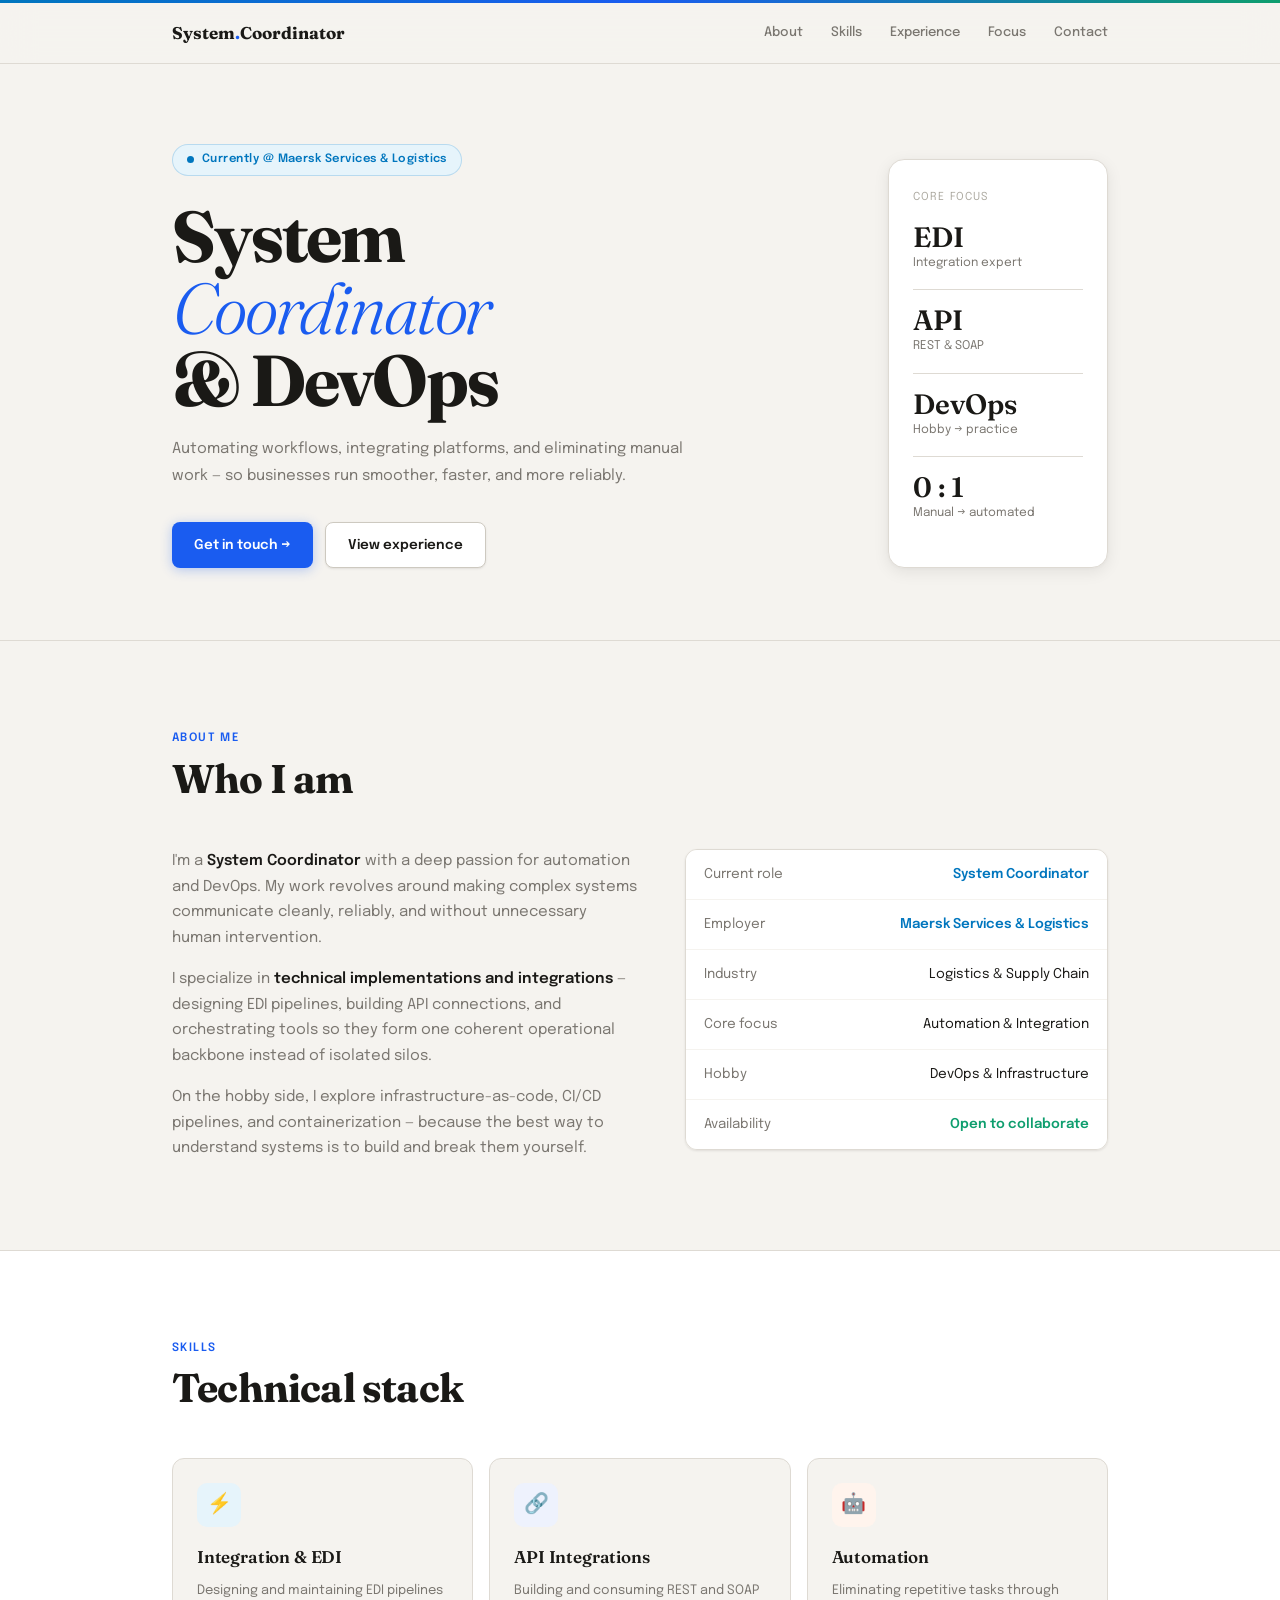
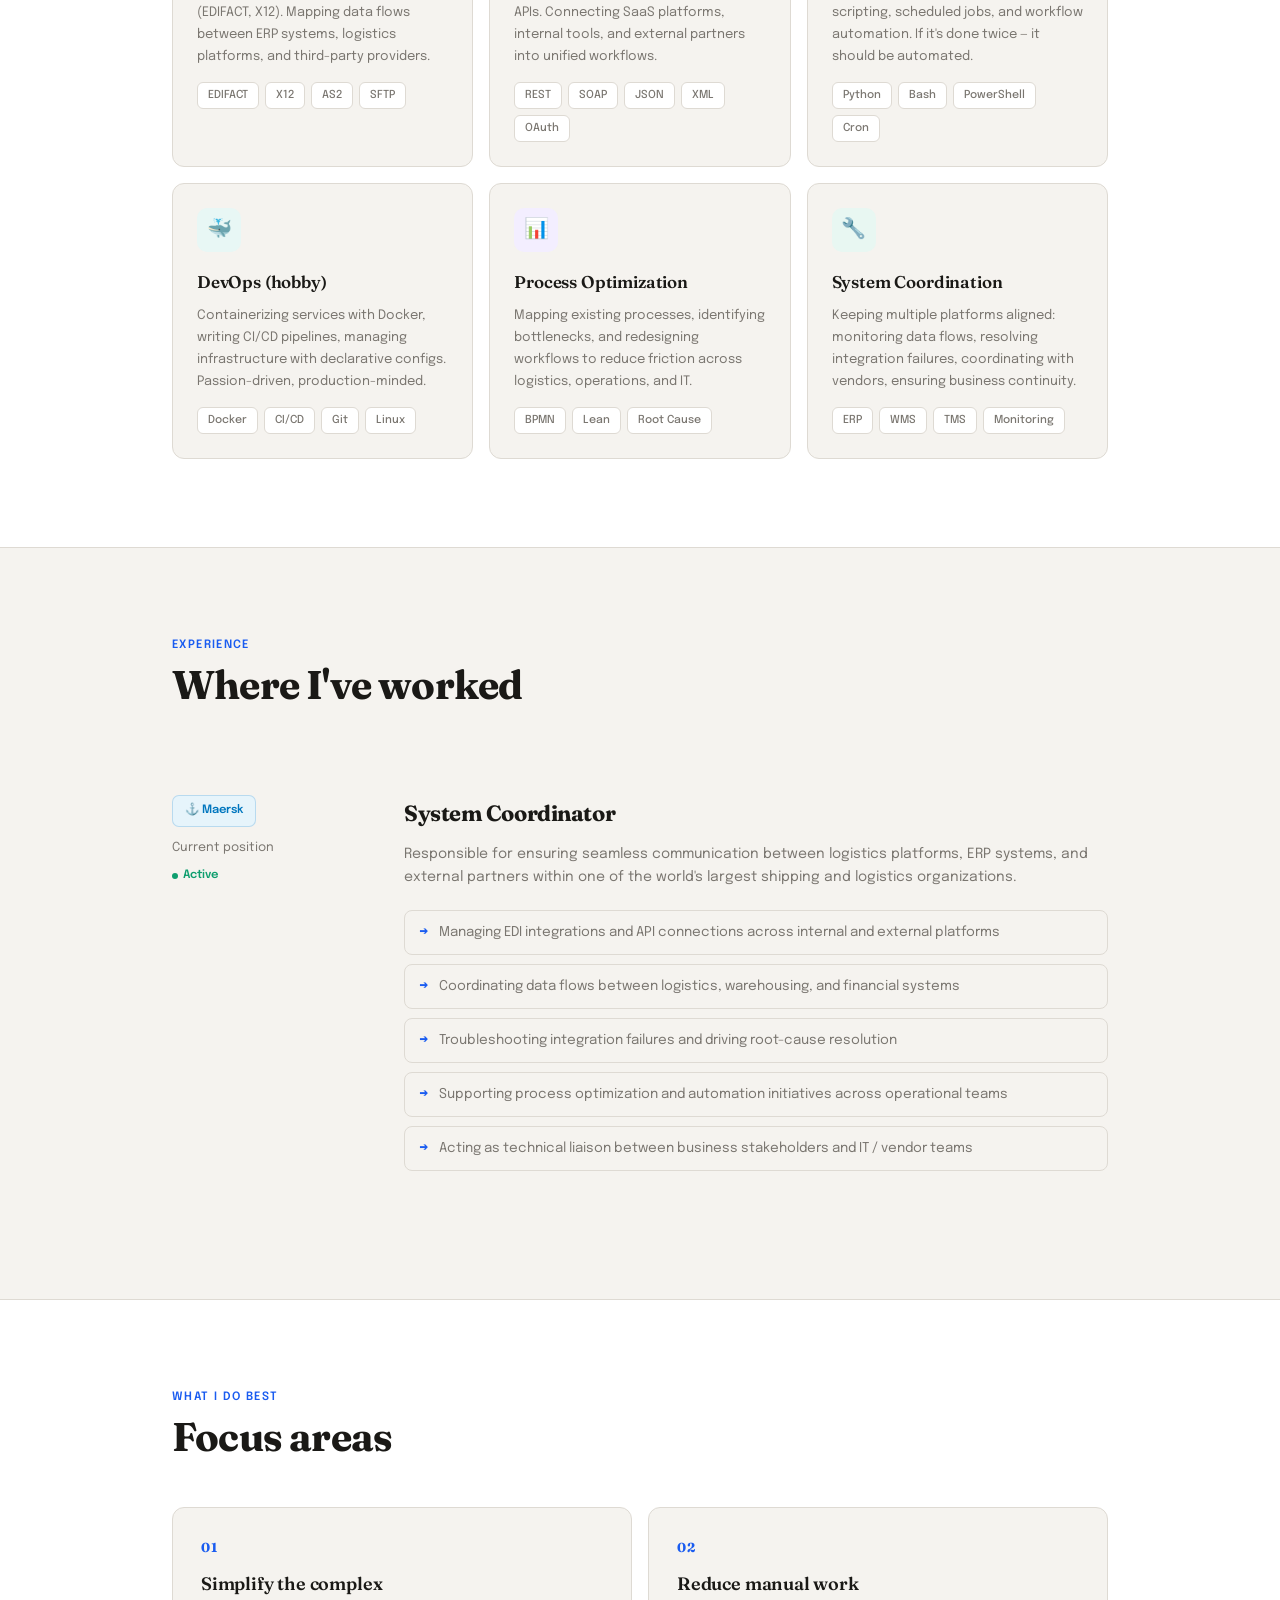
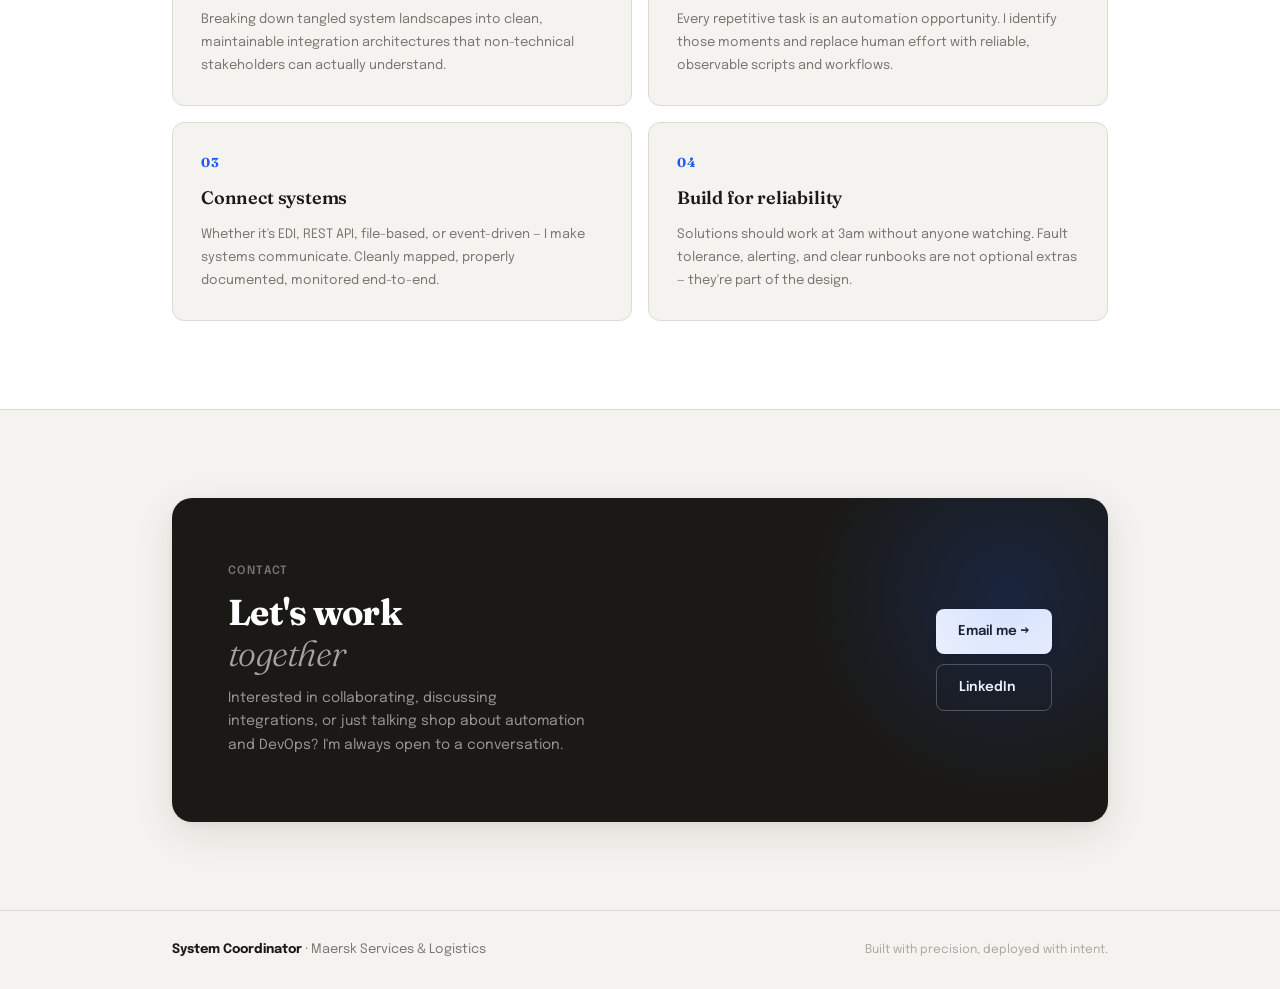
==== index.html @ e24d4ac4 "Add files via upload" ====
<!DOCTYPE html>
<html lang="en">
<head>
<meta charset="UTF-8">
<meta name="viewport" content="width=device-width, initial-scale=1.0">
<title>Portfolio — System Coordinator & DevOps</title>
<link rel="preconnect" href="https://fonts.googleapis.com">
<link href="https://fonts.googleapis.com/css2?family=Fraunces:ital,opsz,wght@0,9..144,300;0,9..144,600;0,9..144,700;1,9..144,300&family=Epilogue:wght@400;500;600&display=swap" rel="stylesheet">
<style>
  :root {
    --bg:          #f5f3ef;
    --bg2:         #edeae4;
    --white:       #ffffff;
    --border:      #dedad3;
    --border2:     #cdc9c0;
    --text:        #1a1916;
    --muted:       #7a7670;
    --muted2:      #aba89f;
    --accent:      #1a5cf0;
    --accent-bg:   #eef2fd;
    --accent2:     #0e9e6e;
    --accent2-bg:  #e8f7f2;
    --maersk:      #0076be;
    --maersk-bg:   #e6f4fb;
    --shadow-sm:   0 1px 3px rgba(26,25,22,.06), 0 1px 2px rgba(26,25,22,.04);
    --shadow:      0 4px 16px rgba(26,25,22,.08), 0 1px 4px rgba(26,25,22,.04);
    --shadow-lg:   0 12px 40px rgba(26,25,22,.10), 0 2px 8px rgba(26,25,22,.06);
  }

  *, *::before, *::after { box-sizing: border-box; margin: 0; padding: 0; }
  html { scroll-behavior: smooth; }

  body {
    background: var(--bg);
    color: var(--text);
    font-family: 'Epilogue', sans-serif;
    font-size: 15px;
    line-height: 1.7;
  }

  .top-stripe {
    height: 3px;
    background: linear-gradient(90deg, var(--maersk) 0%, var(--accent) 50%, var(--accent2) 100%);
  }

  .wrap { max-width: 1000px; margin: 0 auto; padding: 0 32px; }

  /* NAV */
  nav {
    position: sticky; top: 0; z-index: 100;
    background: rgba(245,243,239,.92);
    backdrop-filter: blur(16px);
    border-bottom: 1px solid var(--border);
  }
  nav .wrap { display: flex; align-items: center; justify-content: space-between; height: 60px; }
  .nav-logo { font-family: 'Fraunces', serif; font-weight: 700; font-size: 17px; color: var(--text); }
  .nav-logo span { color: var(--accent); }
  .nav-links { display: flex; gap: 28px; }
  .nav-links a { color: var(--muted); text-decoration: none; font-size: 13px; font-weight: 500; transition: color .2s; }
  .nav-links a:hover { color: var(--text); }

  section { padding: 88px 0; }

  /* HERO */
  #hero { padding-top: 80px; padding-bottom: 72px; border-bottom: 1px solid var(--border); }
  .hero-layout { display: grid; grid-template-columns: 1fr auto; gap: 40px; align-items: end; }

  .badge {
    display: inline-flex; align-items: center; gap: 8px;
    background: var(--maersk-bg); border: 1px solid rgba(0,118,190,.2);
    color: var(--maersk); padding: 5px 14px; border-radius: 999px;
    font-size: 11.5px; font-weight: 600; letter-spacing: .04em;
    margin-bottom: 24px; animation: fadeUp .5s ease both;
  }
  .badge-dot { width: 7px; height: 7px; border-radius: 50%; background: var(--maersk); animation: pulse 2s ease-in-out infinite; }

  @keyframes pulse { 0%,100%{opacity:1;transform:scale(1)} 50%{opacity:.5;transform:scale(.8)} }

  h1 {
    font-family: 'Fraunces', serif; font-size: clamp(44px, 6.5vw, 72px);
    font-weight: 700; line-height: 1.0; letter-spacing: -.03em;
    animation: fadeUp .5s ease both .08s;
  }
  h1 em { font-style: italic; font-weight: 300; color: var(--accent); }

  .hero-sub { margin-top: 20px; max-width: 520px; color: var(--muted); font-size: 15px; line-height: 1.8; animation: fadeUp .5s ease both .16s; }

  .hero-cta { display: flex; flex-wrap: wrap; gap: 12px; margin-top: 32px; animation: fadeUp .5s ease both .24s; }

  .btn {
    display: inline-flex; align-items: center; gap: 8px;
    padding: 11px 22px; border-radius: 8px;
    font-family: 'Epilogue', sans-serif; font-size: 13.5px; font-weight: 600;
    cursor: pointer; text-decoration: none;
    transition: transform .15s, box-shadow .15s, background .15s;
  }
  .btn:hover { transform: translateY(-1px); }
  .btn-primary { background: var(--accent); color: #fff; box-shadow: 0 2px 12px rgba(26,92,240,.3); }
  .btn-primary:hover { box-shadow: 0 4px 20px rgba(26,92,240,.4); background: #1450d8; }
  .btn-ghost { background: var(--white); color: var(--text); border: 1px solid var(--border2); box-shadow: var(--shadow-sm); }
  .btn-ghost:hover { border-color: var(--text); }

  .hero-card {
    background: var(--white); border: 1px solid var(--border);
    border-radius: 16px; padding: 28px 24px; box-shadow: var(--shadow);
    min-width: 220px; animation: fadeUp .5s ease both .32s;
  }
  .hero-card-label { font-size: 11px; color: var(--muted2); text-transform: uppercase; letter-spacing: .1em; margin-bottom: 16px; }
  .hero-card-stat { margin-bottom: 16px; }
  .hero-card-stat + .hero-card-stat { padding-top: 16px; border-top: 1px solid var(--border); }
  .hcs-num { font-family: 'Fraunces', serif; font-weight: 600; font-size: 28px; color: var(--text); line-height: 1; }
  .hcs-desc { font-size: 12px; color: var(--muted); margin-top: 2px; }

  /* ABOUT */
  #about { border-bottom: 1px solid var(--border); }
  .sec-header { margin-bottom: 48px; }
  .section-label { font-size: 11.5px; font-weight: 600; letter-spacing: .12em; text-transform: uppercase; color: var(--accent); margin-bottom: 8px; }
  h2 { font-family: 'Fraunces', serif; font-size: clamp(28px, 3.5vw, 40px); font-weight: 700; line-height: 1.1; letter-spacing: -.02em; }

  .about-grid { display: grid; grid-template-columns: 1.1fr 1fr; gap: 48px; align-items: start; }
  .about-text p { color: var(--muted); margin-bottom: 16px; }
  .about-text p:last-child { margin-bottom: 0; }
  .about-text p strong { color: var(--text); font-weight: 600; }

  .info-list { display: flex; flex-direction: column; gap: 1px; border: 1px solid var(--border); border-radius: 12px; overflow: hidden; box-shadow: var(--shadow-sm); }
  .info-row { display: flex; justify-content: space-between; align-items: center; padding: 13px 18px; background: var(--white); font-size: 13.5px; transition: background .15s; }
  .info-row:hover { background: var(--bg2); }
  .info-row span:first-child { color: var(--muted); }
  .v-accent { color: var(--accent); font-weight: 600; }
  .v-maersk { color: var(--maersk); font-weight: 600; }
  .v-green  { color: var(--accent2); font-weight: 600; }

  /* SKILLS */
  #skills { background: var(--white); border-bottom: 1px solid var(--border); }
  .skills-grid { display: grid; grid-template-columns: repeat(auto-fill, minmax(280px, 1fr)); gap: 16px; }
  .skill-card { background: var(--bg); border: 1px solid var(--border); border-radius: 12px; padding: 24px; transition: box-shadow .2s, transform .2s, border-color .2s; }
  .skill-card:hover { box-shadow: var(--shadow-lg); transform: translateY(-3px); border-color: var(--border2); }
  .skill-icon-wrap { width: 44px; height: 44px; border-radius: 10px; display: flex; align-items: center; justify-content: center; font-size: 20px; margin-bottom: 16px; }
  .ic-blue   { background: var(--accent-bg); }
  .ic-green  { background: var(--accent2-bg); }
  .ic-maersk { background: var(--maersk-bg); }
  .ic-orange { background: #fff4ed; }
  .ic-purple { background: #f3eeff; }
  .ic-teal   { background: #e8f7f5; }
  .skill-title { font-family: 'Fraunces', serif; font-weight: 600; font-size: 17px; margin-bottom: 8px; letter-spacing: -.01em; }
  .skill-desc { color: var(--muted); font-size: 13px; line-height: 1.7; }
  .tags { display: flex; flex-wrap: wrap; gap: 6px; margin-top: 14px; }
  .tag { background: var(--white); border: 1px solid var(--border); color: var(--muted); font-size: 11px; font-weight: 500; padding: 3px 10px; border-radius: 6px; }

  /* EXPERIENCE */
  #experience { border-bottom: 1px solid var(--border); }
  .exp-item { display: grid; grid-template-columns: 200px 1fr; gap: 32px; padding: 40px 0; border-bottom: 1px solid var(--border); align-items: start; }
  .exp-item:last-child { border-bottom: none; }
  .exp-company-badge { display: inline-flex; align-items: center; gap: 6px; background: var(--maersk-bg); border: 1px solid rgba(0,118,190,.2); color: var(--maersk); padding: 5px 12px; border-radius: 7px; font-size: 11.5px; font-weight: 600; margin-bottom: 10px; }
  .exp-date { font-size: 12.5px; color: var(--muted); }
  .exp-status { margin-top: 8px; display: inline-flex; align-items: center; gap: 5px; font-size: 11.5px; font-weight: 600; color: var(--accent2); }
  .exp-status::before { content: ''; width: 6px; height: 6px; border-radius: 50%; background: var(--accent2); animation: pulse 2s ease-in-out infinite; }
  .exp-title { font-family: 'Fraunces', serif; font-weight: 700; font-size: 22px; letter-spacing: -.02em; margin-bottom: 10px; }
  .exp-desc { color: var(--muted); margin-bottom: 20px; font-size: 14px; }
  .exp-bullets { display: flex; flex-direction: column; gap: 9px; }
  .exp-bullet { display: flex; gap: 10px; font-size: 13.5px; color: var(--muted); background: var(--bg); border: 1px solid var(--border); padding: 10px 14px; border-radius: 8px; transition: background .15s; }
  .exp-bullet:hover { background: var(--white); }
  .exp-bullet-arrow { color: var(--accent); flex-shrink: 0; font-weight: 700; }

  /* FOCUS */
  #focus { background: var(--white); border-bottom: 1px solid var(--border); }
  .focus-grid { display: grid; grid-template-columns: 1fr 1fr; gap: 16px; }
  .focus-card { border: 1px solid var(--border); border-radius: 12px; padding: 28px; background: var(--bg); transition: box-shadow .2s, transform .2s; display: flex; flex-direction: column; gap: 10px; }
  .focus-card:hover { box-shadow: var(--shadow); transform: translateY(-2px); }
  .focus-num { font-family: 'Fraunces', serif; font-weight: 700; font-size: 13px; color: var(--accent); letter-spacing: .06em; }
  .focus-title { font-family: 'Fraunces', serif; font-weight: 600; font-size: 18px; letter-spacing: -.01em; }
  .focus-desc { color: var(--muted); font-size: 13px; line-height: 1.75; }

  /* CONTACT */
  .contact-card {
    background: var(--text); color: #fff; border-radius: 20px; padding: 64px 56px;
    display: grid; grid-template-columns: 1fr auto; gap: 40px; align-items: center;
    box-shadow: var(--shadow-lg); overflow: hidden; position: relative;
  }
  .contact-card::before {
    content: ''; position: absolute; top: -100px; right: -100px;
    width: 400px; height: 400px; border-radius: 50%;
    background: radial-gradient(circle, rgba(26,92,240,.18), transparent 70%);
    pointer-events: none;
  }
  .contact-label { font-size: 11.5px; font-weight: 600; letter-spacing: .12em; text-transform: uppercase; color: rgba(255,255,255,.4); margin-bottom: 10px; }
  .contact-heading { font-family: 'Fraunces', serif; font-weight: 700; font-size: clamp(26px, 3vw, 36px); line-height: 1.15; letter-spacing: -.02em; }
  .contact-heading em { font-style: italic; font-weight: 300; color: rgba(255,255,255,.6); }
  .contact-sub { margin-top: 12px; color: rgba(255,255,255,.55); font-size: 14px; max-width: 360px; }
  .contact-right { display: flex; flex-direction: column; gap: 10px; flex-shrink: 0; }
  .btn-white { background: #fff; color: var(--text); box-shadow: 0 2px 8px rgba(0,0,0,.15); }
  .btn-white:hover { background: #f0f0f0; }
  .btn-outline-white { background: transparent; color: #fff; border: 1px solid rgba(255,255,255,.25); }
  .btn-outline-white:hover { border-color: #fff; }

  footer { border-top: 1px solid var(--border); padding: 28px 0; }
  footer .wrap { display: flex; justify-content: space-between; align-items: center; }
  .footer-left { font-size: 13px; color: var(--muted); }
  .footer-left strong { color: var(--text); }
  .footer-right { font-size: 12px; color: var(--muted2); }

  @keyframes fadeUp { from{opacity:0;transform:translateY(16px)} to{opacity:1;transform:translateY(0)} }
  .reveal { opacity: 0; transform: translateY(20px); transition: opacity .55s ease, transform .55s ease; }
  .reveal.visible { opacity: 1; transform: none; }

  @media (max-width: 680px) {
    .hero-layout, .about-grid, .focus-grid { grid-template-columns: 1fr; }
    .hero-card { display: none; }
    .exp-item { grid-template-columns: 1fr; gap: 16px; }
    .contact-card { grid-template-columns: 1fr; padding: 36px 28px; }
    .contact-right { flex-direction: row; flex-wrap: wrap; }
    .nav-links { display: none; }
    .wrap { padding: 0 20px; }
  }
</style>
</head>
<body>

<div class="top-stripe"></div>

<nav>
  <div class="wrap">
    <div class="nav-logo">System<span>.</span>Coordinator</div>
    <div class="nav-links">
      <a href="#about">About</a>
      <a href="#skills">Skills</a>
      <a href="#experience">Experience</a>
      <a href="#focus">Focus</a>
      <a href="#contact">Contact</a>
    </div>
  </div>
</nav>

<section id="hero">
  <div class="wrap">
    <div class="hero-layout">
      <div>
        <div class="badge"><div class="badge-dot"></div>Currently @ Maersk Services &amp; Logistics</div>
        <h1>System<br><em>Coordinator</em><br>&amp; DevOps</h1>
        <p class="hero-sub">Automating workflows, integrating platforms, and eliminating manual work — so businesses run smoother, faster, and more reliably.</p>
        <div class="hero-cta">
          <a href="#contact" class="btn btn-primary">Get in touch →</a>
          <a href="#experience" class="btn btn-ghost">View experience</a>
        </div>
      </div>
      <div class="hero-card">
        <div class="hero-card-label">Core focus</div>
        <div class="hero-card-stat">
          <div class="hcs-num">EDI</div><div class="hcs-desc">Integration expert</div>
        </div>
        <div class="hero-card-stat">
          <div class="hcs-num">API</div><div class="hcs-desc">REST &amp; SOAP</div>
        </div>
        <div class="hero-card-stat">
          <div class="hcs-num">DevOps</div><div class="hcs-desc">Hobby → practice</div>
        </div>
        <div class="hero-card-stat">
          <div class="hcs-num">0 : 1</div><div class="hcs-desc">Manual → automated</div>
        </div>
      </div>
    </div>
  </div>
</section>

<section id="about">
  <div class="wrap">
    <div class="sec-header reveal">
      <div class="section-label">About me</div>
      <h2>Who I am</h2>
    </div>
    <div class="about-grid">
      <div class="about-text reveal">
        <p>I'm a <strong>System Coordinator</strong> with a deep passion for automation and DevOps. My work revolves around making complex systems communicate cleanly, reliably, and without unnecessary human intervention.</p>
        <p>I specialize in <strong>technical implementations and integrations</strong> — designing EDI pipelines, building API connections, and orchestrating tools so they form one coherent operational backbone instead of isolated silos.</p>
        <p>On the hobby side, I explore infrastructure-as-code, CI/CD pipelines, and containerization — because the best way to understand systems is to build and break them yourself.</p>
      </div>
      <div class="info-list reveal">
        <div class="info-row"><span>Current role</span><span class="v-maersk">System Coordinator</span></div>
        <div class="info-row"><span>Employer</span><span class="v-maersk">Maersk Services &amp; Logistics</span></div>
        <div class="info-row"><span>Industry</span><span>Logistics &amp; Supply Chain</span></div>
        <div class="info-row"><span>Core focus</span><span>Automation &amp; Integration</span></div>
        <div class="info-row"><span>Hobby</span><span>DevOps &amp; Infrastructure</span></div>
        <div class="info-row"><span>Availability</span><span class="v-green">Open to collaborate</span></div>
      </div>
    </div>
  </div>
</section>

<section id="skills">
  <div class="wrap">
    <div class="sec-header reveal">
      <div class="section-label">Skills</div>
      <h2>Technical stack</h2>
    </div>
    <div class="skills-grid">
      <div class="skill-card reveal">
        <div class="skill-icon-wrap ic-maersk">⚡</div>
        <div class="skill-title">Integration &amp; EDI</div>
        <div class="skill-desc">Designing and maintaining EDI pipelines (EDIFACT, X12). Mapping data flows between ERP systems, logistics platforms, and third-party providers.</div>
        <div class="tags"><span class="tag">EDIFACT</span><span class="tag">X12</span><span class="tag">AS2</span><span class="tag">SFTP</span></div>
      </div>
      <div class="skill-card reveal">
        <div class="skill-icon-wrap ic-blue">🔗</div>
        <div class="skill-title">API Integrations</div>
        <div class="skill-desc">Building and consuming REST and SOAP APIs. Connecting SaaS platforms, internal tools, and external partners into unified workflows.</div>
        <div class="tags"><span class="tag">REST</span><span class="tag">SOAP</span><span class="tag">JSON</span><span class="tag">XML</span><span class="tag">OAuth</span></div>
      </div>
      <div class="skill-card reveal">
        <div class="skill-icon-wrap ic-orange">🤖</div>
        <div class="skill-title">Automation</div>
        <div class="skill-desc">Eliminating repetitive tasks through scripting, scheduled jobs, and workflow automation. If it's done twice — it should be automated.</div>
        <div class="tags"><span class="tag">Python</span><span class="tag">Bash</span><span class="tag">PowerShell</span><span class="tag">Cron</span></div>
      </div>
      <div class="skill-card reveal">
        <div class="skill-icon-wrap ic-teal">🐳</div>
        <div class="skill-title">DevOps (hobby)</div>
        <div class="skill-desc">Containerizing services with Docker, writing CI/CD pipelines, managing infrastructure with declarative configs. Passion-driven, production-minded.</div>
        <div class="tags"><span class="tag">Docker</span><span class="tag">CI/CD</span><span class="tag">Git</span><span class="tag">Linux</span></div>
      </div>
      <div class="skill-card reveal">
        <div class="skill-icon-wrap ic-purple">📊</div>
        <div class="skill-title">Process Optimization</div>
        <div class="skill-desc">Mapping existing processes, identifying bottlenecks, and redesigning workflows to reduce friction across logistics, operations, and IT.</div>
        <div class="tags"><span class="tag">BPMN</span><span class="tag">Lean</span><span class="tag">Root Cause</span></div>
      </div>
      <div class="skill-card reveal">
        <div class="skill-icon-wrap ic-green">🔧</div>
        <div class="skill-title">System Coordination</div>
        <div class="skill-desc">Keeping multiple platforms aligned: monitoring data flows, resolving integration failures, coordinating with vendors, ensuring business continuity.</div>
        <div class="tags"><span class="tag">ERP</span><span class="tag">WMS</span><span class="tag">TMS</span><span class="tag">Monitoring</span></div>
      </div>
    </div>
  </div>
</section>

<section id="experience">
  <div class="wrap">
    <div class="sec-header reveal">
      <div class="section-label">Experience</div>
      <h2>Where I've worked</h2>
    </div>
    <div class="exp-item reveal">
      <div class="exp-left">
        <div class="exp-company-badge">⚓ Maersk</div>
        <div class="exp-date">Current position</div>
        <div class="exp-status">Active</div>
      </div>
      <div class="exp-right">
        <div class="exp-title">System Coordinator</div>
        <div class="exp-desc">Responsible for ensuring seamless communication between logistics platforms, ERP systems, and external partners within one of the world's largest shipping and logistics organizations.</div>
        <div class="exp-bullets">
          <div class="exp-bullet"><span class="exp-bullet-arrow">→</span> Managing EDI integrations and API connections across internal and external platforms</div>
          <div class="exp-bullet"><span class="exp-bullet-arrow">→</span> Coordinating data flows between logistics, warehousing, and financial systems</div>
          <div class="exp-bullet"><span class="exp-bullet-arrow">→</span> Troubleshooting integration failures and driving root-cause resolution</div>
          <div class="exp-bullet"><span class="exp-bullet-arrow">→</span> Supporting process optimization and automation initiatives across operational teams</div>
          <div class="exp-bullet"><span class="exp-bullet-arrow">→</span> Acting as technical liaison between business stakeholders and IT / vendor teams</div>
        </div>
      </div>
    </div>
  </div>
</section>

<section id="focus">
  <div class="wrap">
    <div class="sec-header reveal">
      <div class="section-label">What I do best</div>
      <h2>Focus areas</h2>
    </div>
    <div class="focus-grid">
      <div class="focus-card reveal">
        <div class="focus-num">01</div>
        <div class="focus-title">Simplify the complex</div>
        <div class="focus-desc">Breaking down tangled system landscapes into clean, maintainable integration architectures that non-technical stakeholders can actually understand.</div>
      </div>
      <div class="focus-card reveal">
        <div class="focus-num">02</div>
        <div class="focus-title">Reduce manual work</div>
        <div class="focus-desc">Every repetitive task is an automation opportunity. I identify those moments and replace human effort with reliable, observable scripts and workflows.</div>
      </div>
      <div class="focus-card reveal">
        <div class="focus-num">03</div>
        <div class="focus-title">Connect systems</div>
        <div class="focus-desc">Whether it's EDI, REST API, file-based, or event-driven — I make systems communicate. Cleanly mapped, properly documented, monitored end-to-end.</div>
      </div>
      <div class="focus-card reveal">
        <div class="focus-num">04</div>
        <div class="focus-title">Build for reliability</div>
        <div class="focus-desc">Solutions should work at 3am without anyone watching. Fault tolerance, alerting, and clear runbooks are not optional extras — they're part of the design.</div>
      </div>
    </div>
  </div>
</section>

<section id="contact">
  <div class="wrap">
    <div class="contact-card reveal">
      <div>
        <div class="contact-label">Contact</div>
        <div class="contact-heading">Let's work<br><em>together</em></div>
        <div class="contact-sub">Interested in collaborating, discussing integrations, or just talking shop about automation and DevOps? I'm always open to a conversation.</div>
      </div>
      <div class="contact-right">
        <a href="mailto:kaminskykonrad@gmail.com" class="btn btn-white">Email me →</a>
        <a href="https://www.linkedin.com/in/konrad-kaminsky-684643371/" target="_blank" class="btn btn-outline-white">LinkedIn</a>
      </div>
    </div>
  </div>
</section>

<footer>
  <div class="wrap">
    <div class="footer-left"><strong>System Coordinator</strong> · Maersk Services &amp; Logistics</div>
    <div class="footer-right">Built with precision, deployed with intent.</div>
  </div>
</footer>

<script>
  const io = new IntersectionObserver((entries) => {
    entries.forEach(e => {
      if (e.isIntersecting) { e.target.classList.add('visible'); io.unobserve(e.target); }
    });
  }, { threshold: 0.1 });
  document.querySelectorAll('.reveal').forEach((el, i) => {
    el.style.transitionDelay = (i % 4) * 0.07 + 's';
    io.observe(el);
  });
</script>
</body>
</html>
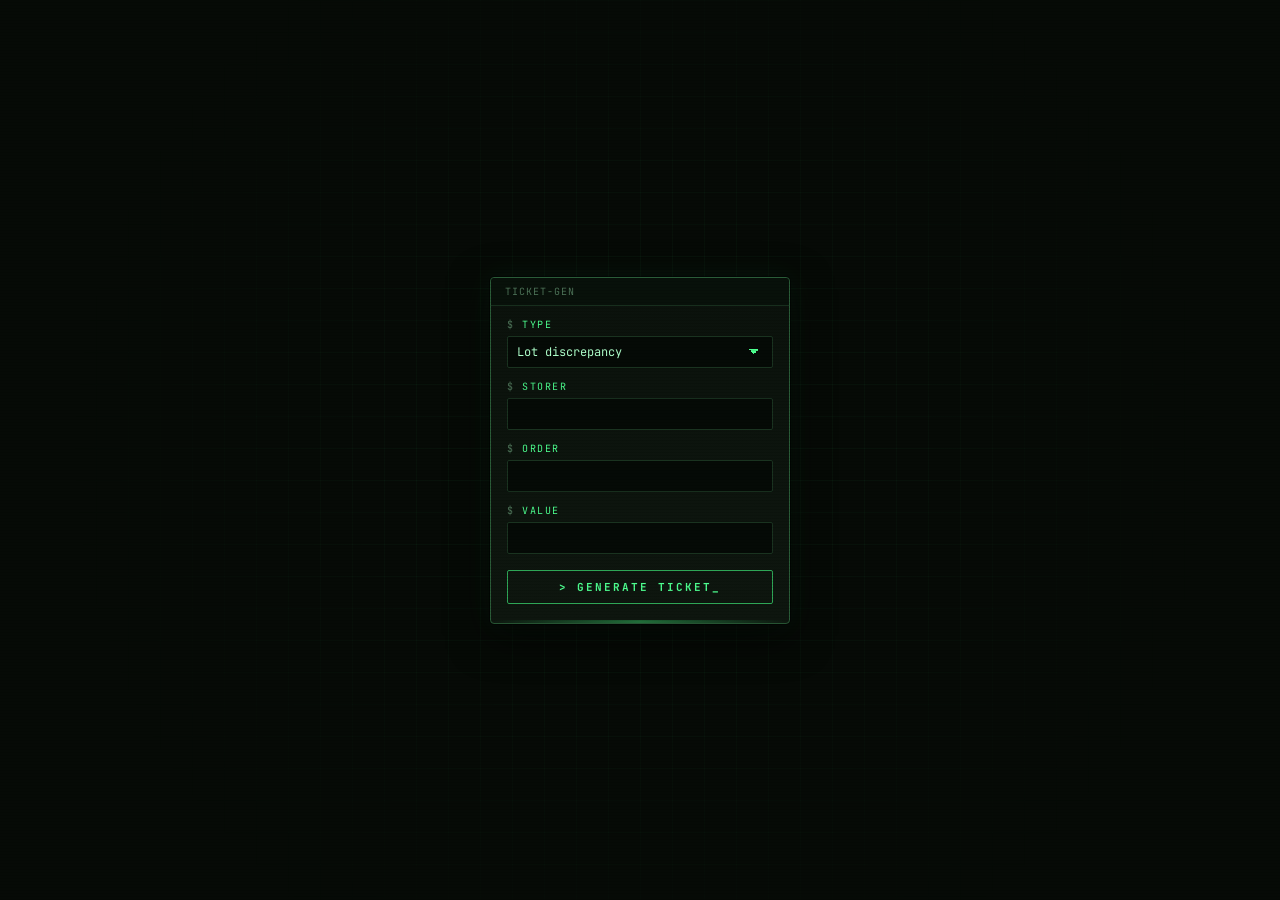
==== commit 482e6c67: "Add files via upload" ====
--- a/index.html
+++ b/index.html
@@ -1,429 +1,39 @@
-<!DOCTYPE html>
-<html lang="en">
-<head>
-<meta charset="UTF-8">
-<meta name="viewport" content="width=device-width, initial-scale=1.0">
-<title>Portfolio — System Coordinator & DevOps</title>
-<link rel="preconnect" href="https://fonts.googleapis.com">
-<link href="https://fonts.googleapis.com/css2?family=Fraunces:ital,opsz,wght@0,9..144,300;0,9..144,600;0,9..144,700;1,9..144,300&family=Epilogue:wght@400;500;600&display=swap" rel="stylesheet">
-<style>
-  :root {
-    --bg:          #f5f3ef;
-    --bg2:         #edeae4;
-    --white:       #ffffff;
-    --border:      #dedad3;
-    --border2:     #cdc9c0;
-    --text:        #1a1916;
-    --muted:       #7a7670;
-    --muted2:      #aba89f;
-    --accent:      #1a5cf0;
-    --accent-bg:   #eef2fd;
-    --accent2:     #0e9e6e;
-    --accent2-bg:  #e8f7f2;
-    --maersk:      #0076be;
-    --maersk-bg:   #e6f4fb;
-    --shadow-sm:   0 1px 3px rgba(26,25,22,.06), 0 1px 2px rgba(26,25,22,.04);
-    --shadow:      0 4px 16px rgba(26,25,22,.08), 0 1px 4px rgba(26,25,22,.04);
-    --shadow-lg:   0 12px 40px rgba(26,25,22,.10), 0 2px 8px rgba(26,25,22,.06);
-  }
-
-  *, *::before, *::after { box-sizing: border-box; margin: 0; padding: 0; }
-  html { scroll-behavior: smooth; }
-
-  body {
-    background: var(--bg);
-    color: var(--text);
-    font-family: 'Epilogue', sans-serif;
-    font-size: 15px;
-    line-height: 1.7;
-  }
-
-  .top-stripe {
-    height: 3px;
-    background: linear-gradient(90deg, var(--maersk) 0%, var(--accent) 50%, var(--accent2) 100%);
-  }
-
-  .wrap { max-width: 1000px; margin: 0 auto; padding: 0 32px; }
-
-  /* NAV */
-  nav {
-    position: sticky; top: 0; z-index: 100;
-    background: rgba(245,243,239,.92);
-    backdrop-filter: blur(16px);
-    border-bottom: 1px solid var(--border);
-  }
-  nav .wrap { display: flex; align-items: center; justify-content: space-between; height: 60px; }
-  .nav-logo { font-family: 'Fraunces', serif; font-weight: 700; font-size: 17px; color: var(--text); }
-  .nav-logo span { color: var(--accent); }
-  .nav-links { display: flex; gap: 28px; }
-  .nav-links a { color: var(--muted); text-decoration: none; font-size: 13px; font-weight: 500; transition: color .2s; }
-  .nav-links a:hover { color: var(--text); }
-
-  section { padding: 88px 0; }
-
-  /* HERO */
-  #hero { padding-top: 80px; padding-bottom: 72px; border-bottom: 1px solid var(--border); }
-  .hero-layout { display: grid; grid-template-columns: 1fr auto; gap: 40px; align-items: end; }
-
-  .badge {
-    display: inline-flex; align-items: center; gap: 8px;
-    background: var(--maersk-bg); border: 1px solid rgba(0,118,190,.2);
-    color: var(--maersk); padding: 5px 14px; border-radius: 999px;
-    font-size: 11.5px; font-weight: 600; letter-spacing: .04em;
-    margin-bottom: 24px; animation: fadeUp .5s ease both;
-  }
-  .badge-dot { width: 7px; height: 7px; border-radius: 50%; background: var(--maersk); animation: pulse 2s ease-in-out infinite; }
-
-  @keyframes pulse { 0%,100%{opacity:1;transform:scale(1)} 50%{opacity:.5;transform:scale(.8)} }
-
-  h1 {
-    font-family: 'Fraunces', serif; font-size: clamp(44px, 6.5vw, 72px);
-    font-weight: 700; line-height: 1.0; letter-spacing: -.03em;
-    animation: fadeUp .5s ease both .08s;
-  }
-  h1 em { font-style: italic; font-weight: 300; color: var(--accent); }
-
-  .hero-sub { margin-top: 20px; max-width: 520px; color: var(--muted); font-size: 15px; line-height: 1.8; animation: fadeUp .5s ease both .16s; }
-
-  .hero-cta { display: flex; flex-wrap: wrap; gap: 12px; margin-top: 32px; animation: fadeUp .5s ease both .24s; }
-
-  .btn {
-    display: inline-flex; align-items: center; gap: 8px;
-    padding: 11px 22px; border-radius: 8px;
-    font-family: 'Epilogue', sans-serif; font-size: 13.5px; font-weight: 600;
-    cursor: pointer; text-decoration: none;
-    transition: transform .15s, box-shadow .15s, background .15s;
-  }
-  .btn:hover { transform: translateY(-1px); }
-  .btn-primary { background: var(--accent); color: #fff; box-shadow: 0 2px 12px rgba(26,92,240,.3); }
-  .btn-primary:hover { box-shadow: 0 4px 20px rgba(26,92,240,.4); background: #1450d8; }
-  .btn-ghost { background: var(--white); color: var(--text); border: 1px solid var(--border2); box-shadow: var(--shadow-sm); }
-  .btn-ghost:hover { border-color: var(--text); }
-
-  .hero-card {
-    background: var(--white); border: 1px solid var(--border);
-    border-radius: 16px; padding: 28px 24px; box-shadow: var(--shadow);
-    min-width: 220px; animation: fadeUp .5s ease both .32s;
-  }
-  .hero-card-label { font-size: 11px; color: var(--muted2); text-transform: uppercase; letter-spacing: .1em; margin-bottom: 16px; }
-  .hero-card-stat { margin-bottom: 16px; }
-  .hero-card-stat + .hero-card-stat { padding-top: 16px; border-top: 1px solid var(--border); }
-  .hcs-num { font-family: 'Fraunces', serif; font-weight: 600; font-size: 28px; color: var(--text); line-height: 1; }
-  .hcs-desc { font-size: 12px; color: var(--muted); margin-top: 2px; }
-
-  /* ABOUT */
-  #about { border-bottom: 1px solid var(--border); }
-  .sec-header { margin-bottom: 48px; }
-  .section-label { font-size: 11.5px; font-weight: 600; letter-spacing: .12em; text-transform: uppercase; color: var(--accent); margin-bottom: 8px; }
-  h2 { font-family: 'Fraunces', serif; font-size: clamp(28px, 3.5vw, 40px); font-weight: 700; line-height: 1.1; letter-spacing: -.02em; }
-
-  .about-grid { display: grid; grid-template-columns: 1.1fr 1fr; gap: 48px; align-items: start; }
-  .about-text p { color: var(--muted); margin-bottom: 16px; }
-  .about-text p:last-child { margin-bottom: 0; }
-  .about-text p strong { color: var(--text); font-weight: 600; }
-
-  .info-list { display: flex; flex-direction: column; gap: 1px; border: 1px solid var(--border); border-radius: 12px; overflow: hidden; box-shadow: var(--shadow-sm); }
-  .info-row { display: flex; justify-content: space-between; align-items: center; padding: 13px 18px; background: var(--white); font-size: 13.5px; transition: background .15s; }
-  .info-row:hover { background: var(--bg2); }
-  .info-row span:first-child { color: var(--muted); }
-  .v-accent { color: var(--accent); font-weight: 600; }
-  .v-maersk { color: var(--maersk); font-weight: 600; }
-  .v-green  { color: var(--accent2); font-weight: 600; }
-
-  /* SKILLS */
-  #skills { background: var(--white); border-bottom: 1px solid var(--border); }
-  .skills-grid { display: grid; grid-template-columns: repeat(auto-fill, minmax(280px, 1fr)); gap: 16px; }
-  .skill-card { background: var(--bg); border: 1px solid var(--border); border-radius: 12px; padding: 24px; transition: box-shadow .2s, transform .2s, border-color .2s; }
-  .skill-card:hover { box-shadow: var(--shadow-lg); transform: translateY(-3px); border-color: var(--border2); }
-  .skill-icon-wrap { width: 44px; height: 44px; border-radius: 10px; display: flex; align-items: center; justify-content: center; font-size: 20px; margin-bottom: 16px; }
-  .ic-blue   { background: var(--accent-bg); }
-  .ic-green  { background: var(--accent2-bg); }
-  .ic-maersk { background: var(--maersk-bg); }
-  .ic-orange { background: #fff4ed; }
-  .ic-purple { background: #f3eeff; }
-  .ic-teal   { background: #e8f7f5; }
-  .skill-title { font-family: 'Fraunces', serif; font-weight: 600; font-size: 17px; margin-bottom: 8px; letter-spacing: -.01em; }
-  .skill-desc { color: var(--muted); font-size: 13px; line-height: 1.7; }
-  .tags { display: flex; flex-wrap: wrap; gap: 6px; margin-top: 14px; }
-  .tag { background: var(--white); border: 1px solid var(--border); color: var(--muted); font-size: 11px; font-weight: 500; padding: 3px 10px; border-radius: 6px; }
-
-  /* EXPERIENCE */
-  #experience { border-bottom: 1px solid var(--border); }
-  .exp-item { display: grid; grid-template-columns: 200px 1fr; gap: 32px; padding: 40px 0; border-bottom: 1px solid var(--border); align-items: start; }
-  .exp-item:last-child { border-bottom: none; }
-  .exp-company-badge { display: inline-flex; align-items: center; gap: 6px; background: var(--maersk-bg); border: 1px solid rgba(0,118,190,.2); color: var(--maersk); padding: 5px 12px; border-radius: 7px; font-size: 11.5px; font-weight: 600; margin-bottom: 10px; }
-  .exp-date { font-size: 12.5px; color: var(--muted); }
-  .exp-status { margin-top: 8px; display: inline-flex; align-items: center; gap: 5px; font-size: 11.5px; font-weight: 600; color: var(--accent2); }
-  .exp-status::before { content: ''; width: 6px; height: 6px; border-radius: 50%; background: var(--accent2); animation: pulse 2s ease-in-out infinite; }
-  .exp-title { font-family: 'Fraunces', serif; font-weight: 700; font-size: 22px; letter-spacing: -.02em; margin-bottom: 10px; }
-  .exp-desc { color: var(--muted); margin-bottom: 20px; font-size: 14px; }
-  .exp-bullets { display: flex; flex-direction: column; gap: 9px; }
-  .exp-bullet { display: flex; gap: 10px; font-size: 13.5px; color: var(--muted); background: var(--bg); border: 1px solid var(--border); padding: 10px 14px; border-radius: 8px; transition: background .15s; }
-  .exp-bullet:hover { background: var(--white); }
-  .exp-bullet-arrow { color: var(--accent); flex-shrink: 0; font-weight: 700; }
-
-  /* FOCUS */
-  #focus { background: var(--white); border-bottom: 1px solid var(--border); }
-  .focus-grid { display: grid; grid-template-columns: 1fr 1fr; gap: 16px; }
-  .focus-card { border: 1px solid var(--border); border-radius: 12px; padding: 28px; background: var(--bg); transition: box-shadow .2s, transform .2s; display: flex; flex-direction: column; gap: 10px; }
-  .focus-card:hover { box-shadow: var(--shadow); transform: translateY(-2px); }
-  .focus-num { font-family: 'Fraunces', serif; font-weight: 700; font-size: 13px; color: var(--accent); letter-spacing: .06em; }
-  .focus-title { font-family: 'Fraunces', serif; font-weight: 600; font-size: 18px; letter-spacing: -.01em; }
-  .focus-desc { color: var(--muted); font-size: 13px; line-height: 1.75; }
-
-  /* CONTACT */
-  .contact-card {
-    background: var(--text); color: #fff; border-radius: 20px; padding: 64px 56px;
-    display: grid; grid-template-columns: 1fr auto; gap: 40px; align-items: center;
-    box-shadow: var(--shadow-lg); overflow: hidden; position: relative;
-  }
-  .contact-card::before {
-    content: ''; position: absolute; top: -100px; right: -100px;
-    width: 400px; height: 400px; border-radius: 50%;
-    background: radial-gradient(circle, rgba(26,92,240,.18), transparent 70%);
-    pointer-events: none;
-  }
-  .contact-label { font-size: 11.5px; font-weight: 600; letter-spacing: .12em; text-transform: uppercase; color: rgba(255,255,255,.4); margin-bottom: 10px; }
-  .contact-heading { font-family: 'Fraunces', serif; font-weight: 700; font-size: clamp(26px, 3vw, 36px); line-height: 1.15; letter-spacing: -.02em; }
-  .contact-heading em { font-style: italic; font-weight: 300; color: rgba(255,255,255,.6); }
-  .contact-sub { margin-top: 12px; color: rgba(255,255,255,.55); font-size: 14px; max-width: 360px; }
-  .contact-right { display: flex; flex-direction: column; gap: 10px; flex-shrink: 0; }
-  .btn-white { background: #fff; color: var(--text); box-shadow: 0 2px 8px rgba(0,0,0,.15); }
-  .btn-white:hover { background: #f0f0f0; }
-  .btn-outline-white { background: transparent; color: #fff; border: 1px solid rgba(255,255,255,.25); }
-  .btn-outline-white:hover { border-color: #fff; }
-
-  footer { border-top: 1px solid var(--border); padding: 28px 0; }
-  footer .wrap { display: flex; justify-content: space-between; align-items: center; }
-  .footer-left { font-size: 13px; color: var(--muted); }
-  .footer-left strong { color: var(--text); }
-  .footer-right { font-size: 12px; color: var(--muted2); }
-
-  @keyframes fadeUp { from{opacity:0;transform:translateY(16px)} to{opacity:1;transform:translateY(0)} }
-  .reveal { opacity: 0; transform: translateY(20px); transition: opacity .55s ease, transform .55s ease; }
-  .reveal.visible { opacity: 1; transform: none; }
-
-  @media (max-width: 680px) {
-    .hero-layout, .about-grid, .focus-grid { grid-template-columns: 1fr; }
-    .hero-card { display: none; }
-    .exp-item { grid-template-columns: 1fr; gap: 16px; }
-    .contact-card { grid-template-columns: 1fr; padding: 36px 28px; }
-    .contact-right { flex-direction: row; flex-wrap: wrap; }
-    .nav-links { display: none; }
-    .wrap { padding: 0 20px; }
-  }
-</style>
-</head>
-<body>
-
-<div class="top-stripe"></div>
-
-<nav>
-  <div class="wrap">
-    <div class="nav-logo">System<span>.</span>Coordinator</div>
-    <div class="nav-links">
-      <a href="#about">About</a>
-      <a href="#skills">Skills</a>
-      <a href="#experience">Experience</a>
-      <a href="#focus">Focus</a>
-      <a href="#contact">Contact</a>
-    </div>
-  </div>
-</nav>
-
-<section id="hero">
-  <div class="wrap">
-    <div class="hero-layout">
-      <div>
-        <div class="badge"><div class="badge-dot"></div>Currently @ Maersk Services &amp; Logistics</div>
-        <h1>System<br><em>Coordinator</em><br>&amp; DevOps</h1>
-        <p class="hero-sub">Automating workflows, integrating platforms, and eliminating manual work — so businesses run smoother, faster, and more reliably.</p>
-        <div class="hero-cta">
-          <a href="#contact" class="btn btn-primary">Get in touch →</a>
-          <a href="#experience" class="btn btn-ghost">View experience</a>
-        </div>
-      </div>
-      <div class="hero-card">
-        <div class="hero-card-label">Core focus</div>
-        <div class="hero-card-stat">
-          <div class="hcs-num">EDI</div><div class="hcs-desc">Integration expert</div>
-        </div>
-        <div class="hero-card-stat">
-          <div class="hcs-num">API</div><div class="hcs-desc">REST &amp; SOAP</div>
-        </div>
-        <div class="hero-card-stat">
-          <div class="hcs-num">DevOps</div><div class="hcs-desc">Hobby → practice</div>
-        </div>
-        <div class="hero-card-stat">
-          <div class="hcs-num">0 : 1</div><div class="hcs-desc">Manual → automated</div>
-        </div>
-      </div>
-    </div>
-  </div>
-</section>
-
-<section id="about">
-  <div class="wrap">
-    <div class="sec-header reveal">
-      <div class="section-label">About me</div>
-      <h2>Who I am</h2>
-    </div>
-    <div class="about-grid">
-      <div class="about-text reveal">
-        <p>I'm a <strong>System Coordinator</strong> with a deep passion for automation and DevOps. My work revolves around making complex systems communicate cleanly, reliably, and without unnecessary human intervention.</p>
-        <p>I specialize in <strong>technical implementations and integrations</strong> — designing EDI pipelines, building API connections, and orchestrating tools so they form one coherent operational backbone instead of isolated silos.</p>
-        <p>On the hobby side, I explore infrastructure-as-code, CI/CD pipelines, and containerization — because the best way to understand systems is to build and break them yourself.</p>
-      </div>
-      <div class="info-list reveal">
-        <div class="info-row"><span>Current role</span><span class="v-maersk">System Coordinator</span></div>
-        <div class="info-row"><span>Employer</span><span class="v-maersk">Maersk Services &amp; Logistics</span></div>
-        <div class="info-row"><span>Industry</span><span>Logistics &amp; Supply Chain</span></div>
-        <div class="info-row"><span>Core focus</span><span>Automation &amp; Integration</span></div>
-        <div class="info-row"><span>Hobby</span><span>DevOps &amp; Infrastructure</span></div>
-        <div class="info-row"><span>Availability</span><span class="v-green">Open to collaborate</span></div>
-      </div>
-    </div>
-  </div>
-</section>
-
-<section id="skills">
-  <div class="wrap">
-    <div class="sec-header reveal">
-      <div class="section-label">Skills</div>
-      <h2>Technical stack</h2>
-    </div>
-    <div class="skills-grid">
-      <div class="skill-card reveal">
-        <div class="skill-icon-wrap ic-maersk">⚡</div>
-        <div class="skill-title">Integration &amp; EDI</div>
-        <div class="skill-desc">Designing and maintaining EDI pipelines (EDIFACT, X12). Mapping data flows between ERP systems, logistics platforms, and third-party providers.</div>
-        <div class="tags"><span class="tag">EDIFACT</span><span class="tag">X12</span><span class="tag">AS2</span><span class="tag">SFTP</span></div>
-      </div>
-      <div class="skill-card reveal">
-        <div class="skill-icon-wrap ic-blue">🔗</div>
-        <div class="skill-title">API Integrations</div>
-        <div class="skill-desc">Building and consuming REST and SOAP APIs. Connecting SaaS platforms, internal tools, and external partners into unified workflows.</div>
-        <div class="tags"><span class="tag">REST</span><span class="tag">SOAP</span><span class="tag">JSON</span><span class="tag">XML</span><span class="tag">OAuth</span></div>
-      </div>
-      <div class="skill-card reveal">
-        <div class="skill-icon-wrap ic-orange">🤖</div>
-        <div class="skill-title">Automation</div>
-        <div class="skill-desc">Eliminating repetitive tasks through scripting, scheduled jobs, and workflow automation. If it's done twice — it should be automated.</div>
-        <div class="tags"><span class="tag">Python</span><span class="tag">Bash</span><span class="tag">PowerShell</span><span class="tag">Cron</span></div>
-      </div>
-      <div class="skill-card reveal">
-        <div class="skill-icon-wrap ic-teal">🐳</div>
-        <div class="skill-title">DevOps (hobby)</div>
-        <div class="skill-desc">Containerizing services with Docker, writing CI/CD pipelines, managing infrastructure with declarative configs. Passion-driven, production-minded.</div>
-        <div class="tags"><span class="tag">Docker</span><span class="tag">CI/CD</span><span class="tag">Git</span><span class="tag">Linux</span></div>
-      </div>
-      <div class="skill-card reveal">
-        <div class="skill-icon-wrap ic-purple">📊</div>
-        <div class="skill-title">Process Optimization</div>
-        <div class="skill-desc">Mapping existing processes, identifying bottlenecks, and redesigning workflows to reduce friction across logistics, operations, and IT.</div>
-        <div class="tags"><span class="tag">BPMN</span><span class="tag">Lean</span><span class="tag">Root Cause</span></div>
-      </div>
-      <div class="skill-card reveal">
-        <div class="skill-icon-wrap ic-green">🔧</div>
-        <div class="skill-title">System Coordination</div>
-        <div class="skill-desc">Keeping multiple platforms aligned: monitoring data flows, resolving integration failures, coordinating with vendors, ensuring business continuity.</div>
-        <div class="tags"><span class="tag">ERP</span><span class="tag">WMS</span><span class="tag">TMS</span><span class="tag">Monitoring</span></div>
-      </div>
-    </div>
-  </div>
-</section>
-
-<section id="experience">
-  <div class="wrap">
-    <div class="sec-header reveal">
-      <div class="section-label">Experience</div>
-      <h2>Where I've worked</h2>
-    </div>
-    <div class="exp-item reveal">
-      <div class="exp-left">
-        <div class="exp-company-badge">⚓ Maersk</div>
-        <div class="exp-date">Current position</div>
-        <div class="exp-status">Active</div>
-      </div>
-      <div class="exp-right">
-        <div class="exp-title">System Coordinator</div>
-        <div class="exp-desc">Responsible for ensuring seamless communication between logistics platforms, ERP systems, and external partners within one of the world's largest shipping and logistics organizations.</div>
-        <div class="exp-bullets">
-          <div class="exp-bullet"><span class="exp-bullet-arrow">→</span> Managing EDI integrations and API connections across internal and external platforms</div>
-          <div class="exp-bullet"><span class="exp-bullet-arrow">→</span> Coordinating data flows between logistics, warehousing, and financial systems</div>
-          <div class="exp-bullet"><span class="exp-bullet-arrow">→</span> Troubleshooting integration failures and driving root-cause resolution</div>
-          <div class="exp-bullet"><span class="exp-bullet-arrow">→</span> Supporting process optimization and automation initiatives across operational teams</div>
-          <div class="exp-bullet"><span class="exp-bullet-arrow">→</span> Acting as technical liaison between business stakeholders and IT / vendor teams</div>
-        </div>
-      </div>
-    </div>
-  </div>
-</section>
-
-<section id="focus">
-  <div class="wrap">
-    <div class="sec-header reveal">
-      <div class="section-label">What I do best</div>
-      <h2>Focus areas</h2>
-    </div>
-    <div class="focus-grid">
-      <div class="focus-card reveal">
-        <div class="focus-num">01</div>
-        <div class="focus-title">Simplify the complex</div>
-        <div class="focus-desc">Breaking down tangled system landscapes into clean, maintainable integration architectures that non-technical stakeholders can actually understand.</div>
-      </div>
-      <div class="focus-card reveal">
-        <div class="focus-num">02</div>
-        <div class="focus-title">Reduce manual work</div>
-        <div class="focus-desc">Every repetitive task is an automation opportunity. I identify those moments and replace human effort with reliable, observable scripts and workflows.</div>
-      </div>
-      <div class="focus-card reveal">
-        <div class="focus-num">03</div>
-        <div class="focus-title">Connect systems</div>
-        <div class="focus-desc">Whether it's EDI, REST API, file-based, or event-driven — I make systems communicate. Cleanly mapped, properly documented, monitored end-to-end.</div>
-      </div>
-      <div class="focus-card reveal">
-        <div class="focus-num">04</div>
-        <div class="focus-title">Build for reliability</div>
-        <div class="focus-desc">Solutions should work at 3am without anyone watching. Fault tolerance, alerting, and clear runbooks are not optional extras — they're part of the design.</div>
-      </div>
-    </div>
-  </div>
-</section>
-
-<section id="contact">
-  <div class="wrap">
-    <div class="contact-card reveal">
-      <div>
-        <div class="contact-label">Contact</div>
-        <div class="contact-heading">Let's work<br><em>together</em></div>
-        <div class="contact-sub">Interested in collaborating, discussing integrations, or just talking shop about automation and DevOps? I'm always open to a conversation.</div>
-      </div>
-      <div class="contact-right">
-        <a href="mailto:kaminskykonrad@gmail.com" class="btn btn-white">Email me →</a>
-        <a href="https://www.linkedin.com/in/konrad-kaminsky-684643371/" target="_blank" class="btn btn-outline-white">LinkedIn</a>
-      </div>
-    </div>
-  </div>
-</section>
-
-<footer>
-  <div class="wrap">
-    <div class="footer-left"><strong>System Coordinator</strong> · Maersk Services &amp; Logistics</div>
-    <div class="footer-right">Built with precision, deployed with intent.</div>
-  </div>
-</footer>
-
-<script>
-  const io = new IntersectionObserver((entries) => {
-    entries.forEach(e => {
-      if (e.isIntersecting) { e.target.classList.add('visible'); io.unobserve(e.target); }
-    });
-  }, { threshold: 0.1 });
-  document.querySelectorAll('.reveal').forEach((el, i) => {
-    el.style.transitionDelay = (i % 4) * 0.07 + 's';
-    io.observe(el);
-  });
-</script>
-</body>
-</html>
+<!DOCTYPE html>
+<html lang="en" dir="ltr">
+  <head>
+    <meta charset="utf-8">
+    <title>Generate Common Tickets</title>
+    <link rel="stylesheet" href="index.css">
+
+  </head>
+  <body>
+    <form class="" action="" method="post">
+      <!--Pick the incydent type-->
+      <label for="">Type</label>
+      <select class="" id="incType" name="">
+        <option value="Lot">Lot discrepancy</option>
+        <option value="Hold">Hold discrepancy</option>
+        <option value="Print">Printer Issues</option>
+        <option value="IonUat">ION Down - UAT</option>
+      </select>
+
+      <!--Set the value u set inc for-->
+      <label for="">Storer</label>
+      <input type="text" id="storer" name="" value="">
+
+      <label for="">Order</label>
+      <input type="text" id="orderNum" name="" value="">
+
+      <label for="">Value</label>
+      <input type="text" id="incValue" name="" value="">
+
+      <button type="button" id="generate" name="button">Generate Ticket</button>
+
+      <span id="output"></span>
+    </form>
+
+
+
+    <script src="index.js" charset="utf-8"></script>
+  </body>
+</html>
--- a/index.css
+++ b/index.css
@@ -0,0 +1,229 @@
+@import url('https://fonts.googleapis.com/css2?family=JetBrains+Mono:wght@400;500;700&display=swap');
+
+:root {
+  --bg: #060a06;
+  --panel: #0b120c;
+  --panel-alt: #0e160f;
+  --border: #1a3320;
+  --border-bright: #2a5c38;
+  --green: #4dff8f;
+  --green-bright: #aeffca;
+  --green-dim: #2ea656;
+  --text: #b9e8c4;
+  --text-dim: #4d7358;
+  --danger: #ff5566;
+  --font: 'JetBrains Mono', 'Courier New', monospace;
+}
+
+* { box-sizing: border-box; }
+
+html, body {
+  height: 100%;
+  margin: 0;
+}
+
+body {
+  background: var(--bg);
+  color: var(--text);
+  font-family: var(--font);
+  min-height: 100vh;
+  display: flex;
+  align-items: center;
+  justify-content: center;
+  padding: 24px;
+  position: relative;
+  overflow: hidden;
+}
+
+/* ambient grid + vignette */
+body::before {
+  content: "";
+  position: fixed;
+  inset: 0;
+  background-image:
+    linear-gradient(rgba(77,255,143,0.05) 1px, transparent 1px),
+    linear-gradient(90deg, rgba(77,255,143,0.05) 1px, transparent 1px);
+  background-size: 32px 32px;
+  mask-image: radial-gradient(circle at center, black, transparent 75%);
+  pointer-events: none;
+}
+
+/* CRT scanlines + flicker, the signature element */
+body::after {
+  content: "";
+  position: fixed;
+  inset: 0;
+  background: repeating-linear-gradient(
+    to bottom,
+    rgba(0,0,0,0) 0px,
+    rgba(0,0,0,0) 2px,
+    rgba(0,0,0,0.18) 3px
+  );
+  pointer-events: none;
+  animation: flicker 6s infinite steps(60);
+  z-index: 5;
+}
+
+@keyframes flicker {
+  0%, 96%, 100% { opacity: 1; }
+  97% { opacity: 0.86; }
+  98% { opacity: 1; }
+  99% { opacity: 0.92; }
+}
+
+form {
+  background: linear-gradient(180deg, var(--panel), var(--panel-alt));
+  border: 1px solid var(--border-bright);
+  border-radius: 4px;
+  padding: 0;
+  width: 300px;
+  max-width: 100%;
+  box-shadow:
+    0 0 0 1px rgba(0,0,0,0.5),
+    0 12px 40px rgba(0,0,0,0.7),
+    0 0 30px rgba(77,255,143,0.08);
+  position: relative;
+  z-index: 1;
+  font-size: 13px;
+}
+
+/* terminal titlebar */
+form::before {
+  content: "TICKET-GEN";
+  display: flex;
+  align-items: center;
+  gap: 8px;
+  background: #08110a;
+  color: var(--text-dim);
+  font-size: 10px;
+  letter-spacing: 1px;
+  padding: 7px 14px;
+  border-bottom: 1px solid var(--border);
+  border-radius: 4px 4px 0 0;
+}
+
+form::after {
+  content: "";
+  display: block;
+  height: 3px;
+  background: linear-gradient(90deg, transparent, var(--green-dim), transparent);
+  opacity: 0.6;
+}
+
+.field-wrap, form > label, form > input, form > select, form > button, form > span {
+  margin-left: 16px;
+  margin-right: 16px;
+}
+
+label {
+  display: block;
+  color: var(--green);
+  font-size: 10px;
+  text-transform: uppercase;
+  letter-spacing: 1.5px;
+  margin-top: 12px;
+  margin-bottom: 5px;
+  width: calc(100% - 32px);
+}
+
+label::before {
+  content: "$ ";
+  color: var(--text-dim);
+}
+
+input, select {
+  width: calc(100% - 32px);
+  background: #050a06;
+  border: 1px solid var(--border);
+  color: var(--green-bright);
+  font-family: var(--font);
+  font-size: 12px;
+  padding: 7px 9px;
+  border-radius: 2px;
+  outline: none;
+  transition: border-color .15s, box-shadow .15s, background .15s;
+}
+
+input::placeholder { color: var(--text-dim); }
+
+input:hover, select:hover { border-color: var(--border-bright); }
+
+input:focus, select:focus {
+  border-color: var(--green);
+  background: #06120a;
+  box-shadow: 0 0 0 1px var(--green-dim), 0 0 18px rgba(77,255,143,0.25);
+}
+
+select {
+  appearance: none;
+  background-image:
+    linear-gradient(45deg, transparent 50%, var(--green) 50%),
+    linear-gradient(135deg, var(--green) 50%, transparent 50%);
+  background-position: calc(100% - 18px) center, calc(100% - 13px) center;
+  background-size: 5px 5px, 5px 5px;
+  background-repeat: no-repeat;
+  cursor: pointer;
+}
+
+button#generate {
+  display: block;
+  width: calc(100% - 32px);
+  margin-top: 16px;
+  margin-bottom: 16px;
+  background: transparent;
+  color: var(--green);
+  border: 1px solid var(--green-dim);
+  padding: 9px;
+  font-family: var(--font);
+  font-weight: 700;
+  font-size: 11px;
+  text-transform: uppercase;
+  letter-spacing: 2px;
+  cursor: pointer;
+  border-radius: 2px;
+  position: relative;
+  transition: color .15s, box-shadow .15s;
+}
+
+button#generate::before { content: "> "; }
+button#generate::after {
+  content: "_";
+  animation: blink 1s step-end infinite;
+}
+
+@keyframes blink {
+  0%, 50% { opacity: 1; }
+  51%, 100% { opacity: 0; }
+}
+
+button#generate:hover {
+  color: var(--bg);
+  background: var(--green);
+  box-shadow: 0 0 24px rgba(77,255,143,0.45);
+}
+
+button#generate:active { transform: scale(0.98); }
+
+#output {
+  display: block;
+  margin: 0 16px 16px;
+  padding: 8px 10px;
+  background: #040805;
+  border: 1px dashed var(--border-bright);
+  border-radius: 2px;
+  color: var(--green-bright);
+  font-size: 11px;
+  min-height: 16px;
+  word-break: break-word;
+  white-space: pre-wrap;
+  width: calc(100% - 32px);
+}
+
+#output:empty { display: none; }
+#output:not(:empty)::before { content: "> "; color: var(--text-dim); }
+
+::selection { background: var(--green-dim); color: #04140a; }
+
+@media (max-width: 480px) {
+  form { width: 100%; }
+}
